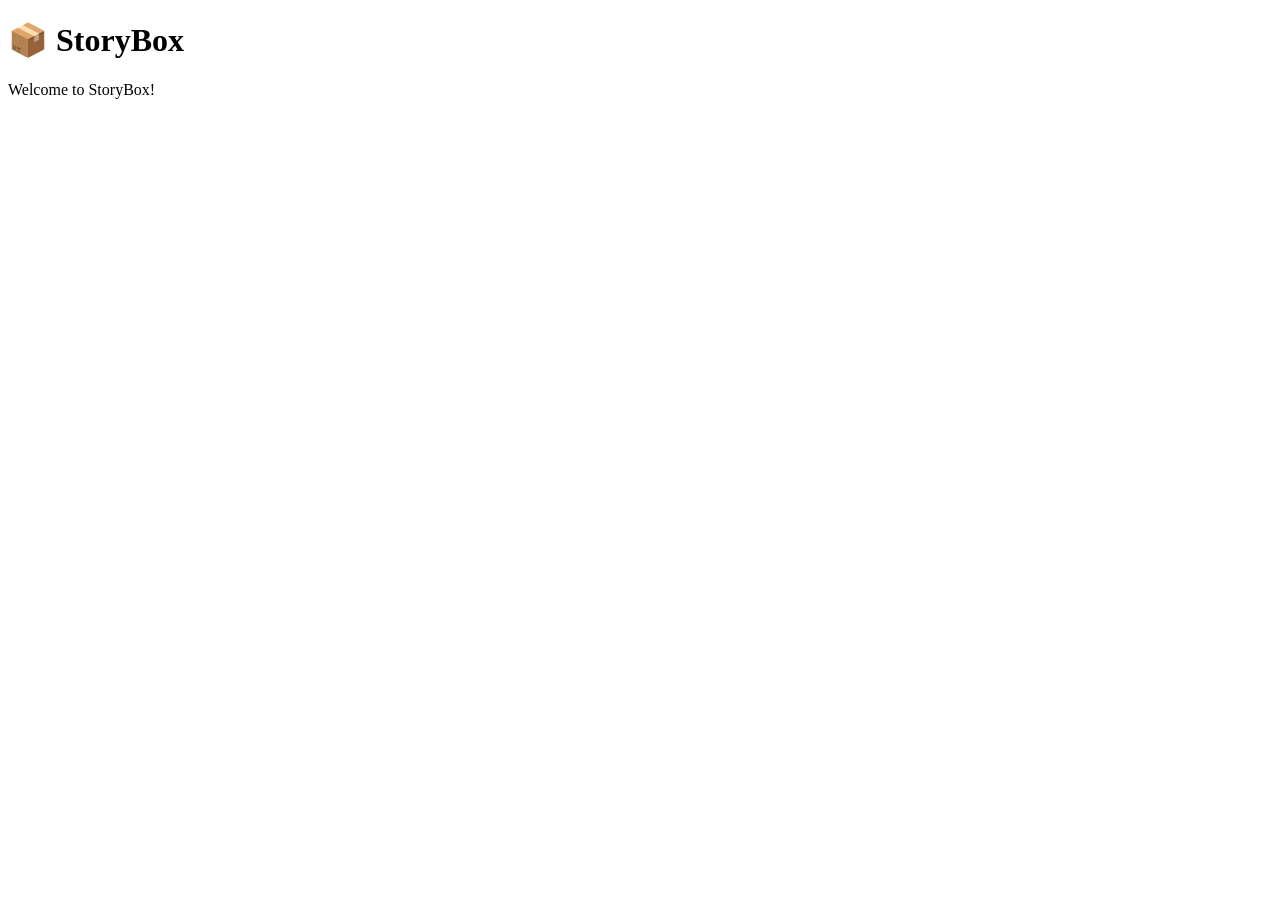
==== index.html @ f3b73800 "Add initial index.html for StoryBox project" ====
<!DOCTYPE html>
<html lang="en">
<head>
    <meta charset="UTF-8">
    <meta name="viewport" content="width=device-width, initial-scale=1.0">
    <title>StoryBox 📚</title>
</head>

<body>

    <h1>📦 StoryBox</h1>
    <p>Welcome to StoryBox!</p>

</body>
</html>
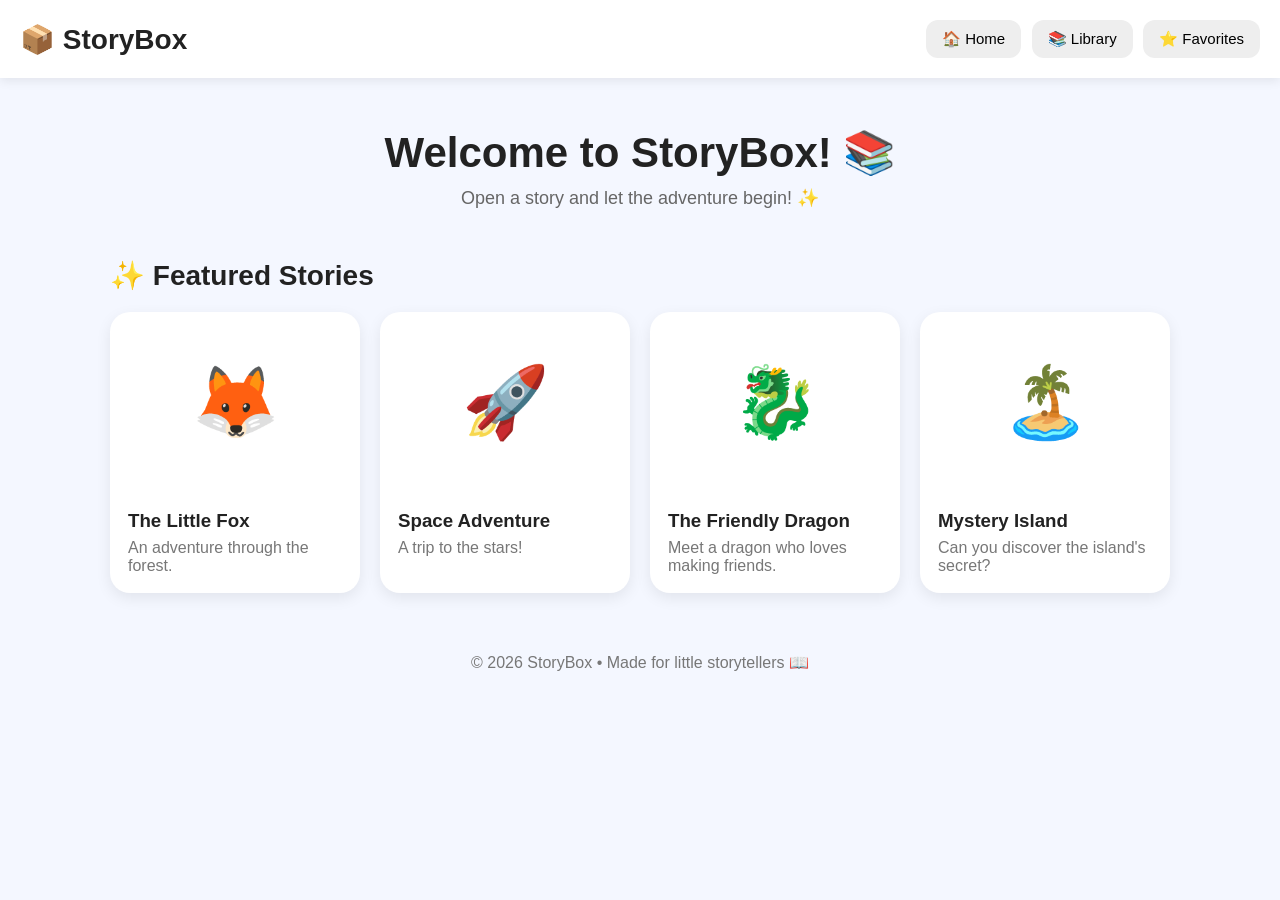
==== commit b1e1cb9e: "Add initial HTML structure for StoryBox" ====
--- a/index.html
+++ b/index.html
@@ -3,13 +3,88 @@
 <head>
     <meta charset="UTF-8">
     <meta name="viewport" content="width=device-width, initial-scale=1.0">
-    <title>StoryBox 📚</title>
+
+    <title>StoryBox 📦</title>
+
+    <link rel="stylesheet" href="style.css">
 </head>
 
 <body>
 
-    <h1>📦 StoryBox</h1>
-    <p>Welcome to StoryBox!</p>
+    <header>
+        <div class="logo">
+            📦 StoryBox
+        </div>
+
+        <nav>
+            <button>🏠 Home</button>
+            <button>📚 Library</button>
+            <button>⭐ Favorites</button>
+        </nav>
+    </header>
+
+    <section class="hero">
+        <h1>Welcome to StoryBox! 📚</h1>
+        <p>Open a story and let the adventure begin! ✨</p>
+    </section>
+
+    <section class="books">
+
+        <h2>✨ Featured Stories</h2>
+
+        <div class="book-grid">
+
+            <div class="book">
+                <div class="book-cover">
+                    🦊
+                </div>
+
+                <div class="book-info">
+                    <h3>The Little Fox</h3>
+                    <p>An adventure through the forest.</p>
+                </div>
+            </div>
+
+            <div class="book">
+                <div class="book-cover">
+                    🚀
+                </div>
+
+                <div class="book-info">
+                    <h3>Space Adventure</h3>
+                    <p>A trip to the stars!</p>
+                </div>
+            </div>
+
+            <div class="book">
+                <div class="book-cover">
+                    🐉
+                </div>
+
+                <div class="book-info">
+                    <h3>The Friendly Dragon</h3>
+                    <p>Meet a dragon who loves making friends.</p>
+                </div>
+            </div>
+
+            <div class="book">
+                <div class="book-cover">
+                    🏝️
+                </div>
+
+                <div class="book-info">
+                    <h3>Mystery Island</h3>
+                    <p>Can you discover the island's secret?</p>
+                </div>
+            </div>
+
+        </div>
+
+    </section>
+
+    <footer>
+        <p>© 2026 StoryBox • Made for little storytellers 📖</p>
+    </footer>
 
 </body>
 </html>
--- a/style.css
+++ b/style.css
@@ -0,0 +1,114 @@
+* {
+    box-sizing: border-box;
+    margin: 0;
+    padding: 0;
+}
+
+body {
+    font-family: Arial, sans-serif;
+    background: #f4f7ff;
+    color: #222;
+}
+
+header {
+    background: white;
+    padding: 20px;
+    display: flex;
+    align-items: center;
+    justify-content: space-between;
+    box-shadow: 0 3px 10px rgba(0, 0, 0, 0.08);
+}
+
+.logo {
+    font-size: 28px;
+    font-weight: bold;
+}
+
+.logo span {
+    margin-right: 8px;
+}
+
+nav button {
+    border: none;
+    background: #eee;
+    padding: 10px 16px;
+    margin-left: 6px;
+    border-radius: 12px;
+    cursor: pointer;
+    font-size: 15px;
+}
+
+nav button:hover {
+    background: #ddd;
+}
+
+.hero {
+    text-align: center;
+    padding: 50px 20px 30px;
+}
+
+.hero h1 {
+    font-size: 42px;
+    margin-bottom: 10px;
+}
+
+.hero p {
+    font-size: 18px;
+    color: #666;
+}
+
+.books {
+    max-width: 1100px;
+    margin: auto;
+    padding: 20px;
+}
+
+.books h2 {
+    font-size: 28px;
+    margin-bottom: 20px;
+}
+
+.book-grid {
+    display: grid;
+    grid-template-columns: repeat(auto-fit, minmax(220px, 1fr));
+    gap: 20px;
+}
+
+.book {
+    background: white;
+    border-radius: 20px;
+    overflow: hidden;
+    box-shadow: 0 5px 15px rgba(0, 0, 0, 0.08);
+    transition: transform 0.2s;
+    cursor: pointer;
+}
+
+.book:hover {
+    transform: translateY(-6px);
+}
+
+.book-cover {
+    height: 180px;
+    display: flex;
+    align-items: center;
+    justify-content: center;
+    font-size: 70px;
+}
+
+.book-info {
+    padding: 18px;
+}
+
+.book-info h3 {
+    margin-bottom: 7px;
+}
+
+.book-info p {
+    color: #777;
+}
+
+footer {
+    text-align: center;
+    padding: 40px 20px;
+    color: #777;
+}
